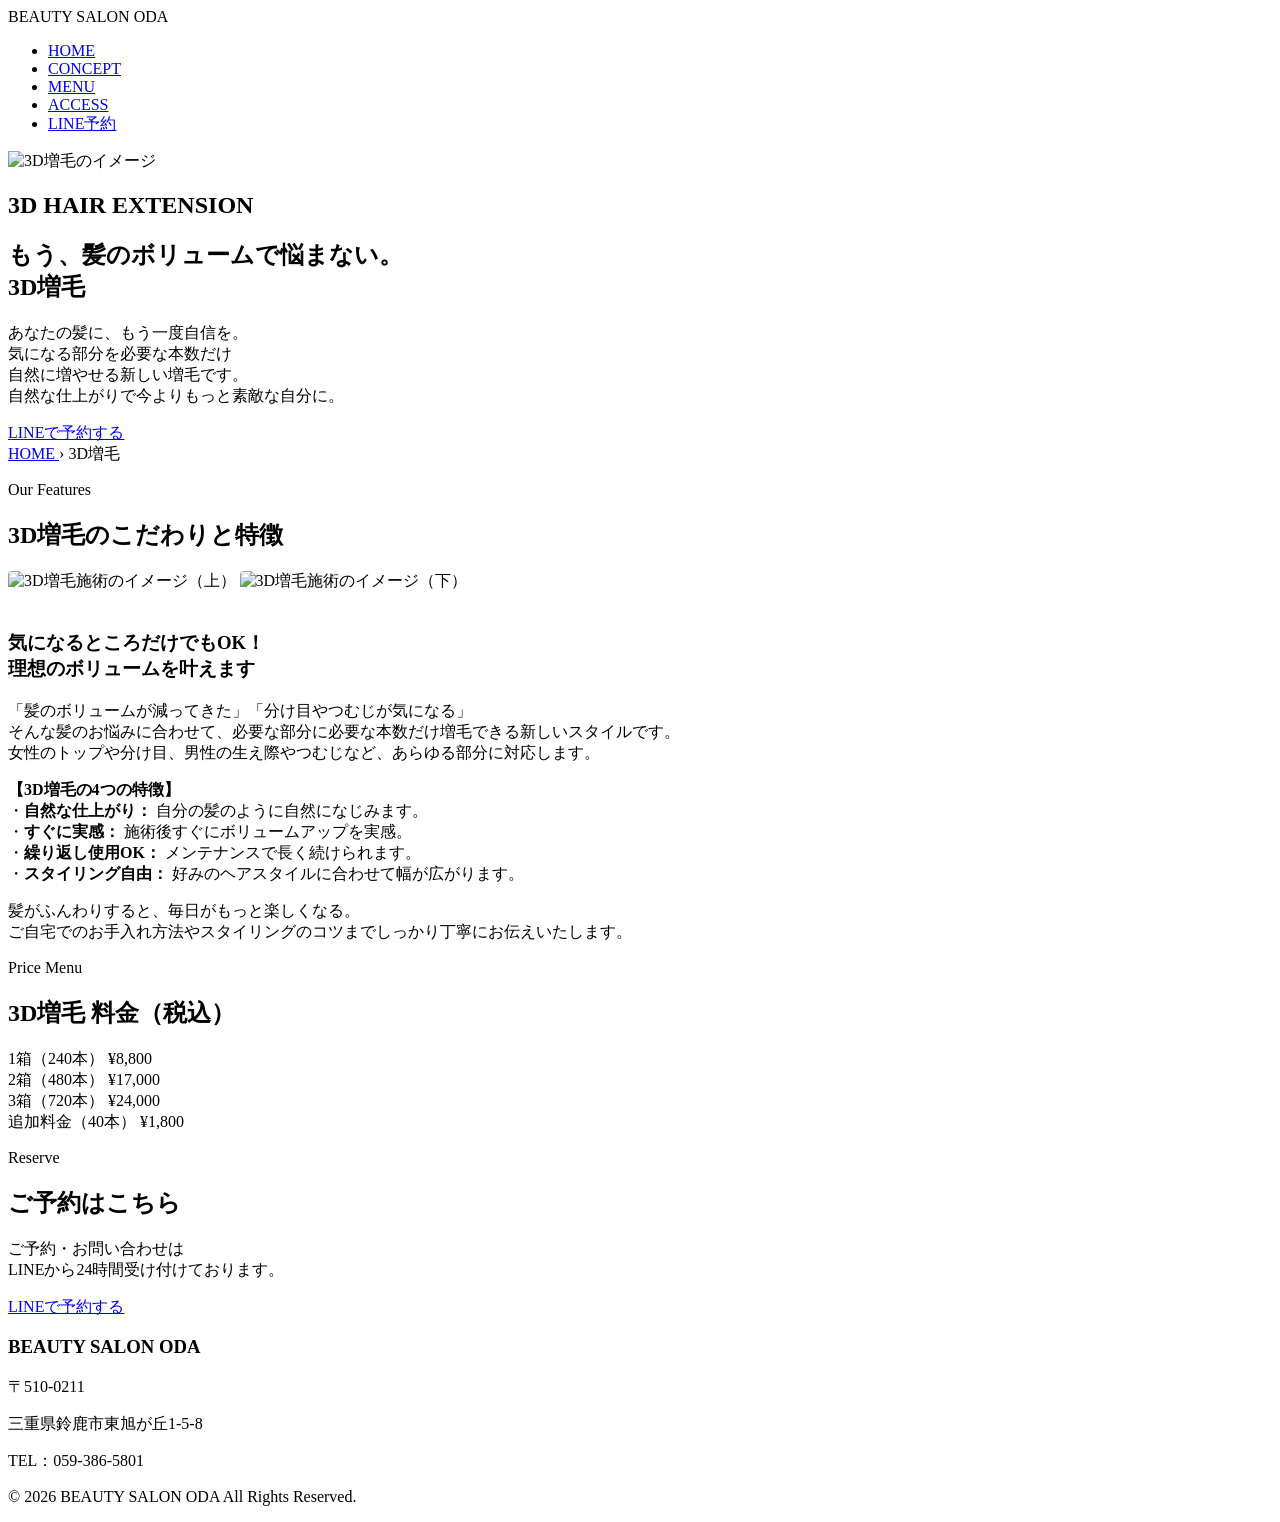
==== menu/3d-zoumou.html @ 52dd94e5 "Add files via upload" ====
<!DOCTYPE html>
<html lang="ja">

<head>

    <meta charset="UTF-8">

    <meta name="viewport" content="width=device-width, initial-scale=1.0">

    <meta name="description"
        content="鈴鹿市の美容室BEAUTY SALON ODAの3D増毛メニュー。分け目やつむじ、トップのボリュームのお悩みに。必要な本数だけ自然に増やせる新しい増毛技術です。">

    <title>3D増毛 | BEAUTY SALON ODA</title>

    <link rel="stylesheet" href="menu.css">
    <link rel="icon" href="images/favicon.png" type="image/png">

</head>


<body>


<!-- ===================================
Header
=================================== -->

<header>

    <div class="logo">

        BEAUTY SALON ODA

    </div>


    <nav>

        <ul>

            <li>
                <a href="../index.html">HOME</a>
            </li>

            <li>
                <a href="../index.html#concept">CONCEPT</a>
            </li>

            <li>
                <a href="../index.html#menu">MENU</a>
            </li>

            <li>
                <a href="https://maps.app.goo.gl/itdPUgMnaGrqR2Z59" target="_blank" rel="noopener noreferrer">ACCESS</a>
            </li>

            <li>
                <a href="https://lin.ee/UoAYWeLb">LINE予約</a>
            </li>

        </ul>

    </nav>

</header>



<!-- ===================================
Hero
=================================== -->

<section class="page-hero">

    <div class="hero-inner">


        <!-- 画像（インラインスタイルで女性の位置を右寄りに調整） -->

        <div class="hero-image">

            <img
                src="images/3d-zoumou.png"
                alt="3D増毛のイメージ"
                style="width: 100%; height: 100%; object-fit: cover; object-position: right center;">

        </div>


        <!-- テキスト -->

        <div class="hero-text">

            <h1>
                3D HAIR EXTENSION
            </h1>

            <h2>
                もう、髪のボリュームで悩まない。<br>
                3D増毛
            </h2>

            <p class="hero-description">

                あなたの髪に、もう一度自信を。<br>
                気になる部分を必要な本数だけ<br>
                自然に増やせる新しい増毛です。<br>
                自然な仕上がりで今よりもっと素敵な自分に。

            </p>


            <a href="https://lin.ee/UoAYWeLb" class="hero-btn">

                LINEで予約する

            </a>

        </div>


    </div>

</section>



<!-- ===================================
Breadcrumb
=================================== -->

<section class="breadcrumb">

    <div class="container">

        <a href="../index.html">
            HOME
        </a>

        <span>
            ›
        </span>

        <span>
            3D増毛
        </span>

    </div>

</section>



<!-- ===================================
Concept / Feature
=================================== -->

<section class="concept">

    <div class="container">


        <p class="section-en">
            Our Features
        </p>


        <h2>
            3D増毛のこだわりと特徴
        </h2>


        <div class="concept-grid">


            <!-- 左：上下の画像（インラインスタイルで上下に配置・余白調整） -->
            <div>

                <img
                    src="images/3d-zoumou-concept1.png"
                    alt="3D増毛施術のイメージ（上）"
                    style="width: 100%; height: auto; margin-bottom: 20px; border-radius: 4px;">

                <img
                    src="images/3d-zoumou-concept2.png"
                    alt="3D増毛施術のイメージ（下）"
                    style="width: 100%; height: auto; border-radius: 4px;">

            </div>


            <!-- 右：文章 -->

            <div class="concept-text">

                <h3>

                    気になるところだけでもOK！<br>
                    理想のボリュームを叶えます

                </h3>


                <p>

                    「髪のボリュームが減ってきた」「分け目やつむじが気になる」<br>
                    そんな髪のお悩みに合わせて、必要な部分に必要な本数だけ増毛できる新しいスタイルです。<br>
                    女性のトップや分け目、男性の生え際やつむじなど、あらゆる部分に対応します。

                </p>


                <p>

                    <strong>【3D増毛の4つの特徴】</strong><br>
                    ・<strong>自然な仕上がり：</strong> 自分の髪のように自然になじみます。<br>
                    ・<strong>すぐに実感：</strong> 施術後すぐにボリュームアップを実感。<br>
                    ・<strong>繰り返し使用OK：</strong> メンテナンスで長く続けられます。<br>
                    ・<strong>スタイリング自由：</strong> 好みのヘアスタイルに合わせて幅が広がります。

                </p>


                <p>

                    髪がふんわりすると、毎日がもっと楽しくなる。<br>
                    ご自宅でのお手入れ方法やスタイリングのコツまでしっかり丁寧にお伝えいたします。

                </p>

            </div>


        </div>

    </div>

</section>



<!-- ===================================
Price Menu
=================================== -->

<section class="price">

    <div class="container">


        <p class="section-en">
            Price Menu
        </p>


        <h2>
            3D増毛 料金（税込）
        </h2>



        <!-- 基本料金 -->

        <div class="price-list">


            <div class="price-item">

                <span>
                    1箱（240本）
                </span>

                <span>
                    ¥8,800
                </span>

            </div>


            <div class="price-item">

                <span>
                    2箱（480本）
                </span>

                <span>
                    ¥17,000
                </span>

            </div>


            <div class="price-item">

                <span>
                    3箱（720本）
                </span>

                <span>
                    ¥24,000
                </span>

            </div>


        </div>



        <!-- 追加料金 -->

        <div class="price-list">


            <div class="price-item">

                <span>
                    追加料金（40本）
                </span>

                <span>
                    ¥1,800
                </span>

            </div>


        </div>


    </div>

</section>



<!-- ===================================
Reserve
=================================== -->

<section class="reserve">

    <div class="container">


        <p class="section-en">
            Reserve
        </p>


        <h2>
            ご予約はこちら
        </h2>


        <p class="reserve-text">

            ご予約・お問い合わせは<br>
            LINEから24時間受け付けております。

        </p>


        <a href="https://lin.ee/UoAYWeLb" class="reserve-btn">

            LINEで予約する

        </a>


    </div>

</section>



<!-- ===================================
Footer
=================================== -->

<footer>

    <div class="footer-inner">


        <h3>
            BEAUTY SALON ODA
        </h3>


        <p>
            〒510-0211
        </p>


        <p>
            三重県鈴鹿市東旭が丘1-5-8
        </p>


        <p>
            TEL：059-386-5801
        </p>


        <p class="copyright">

            © 2026 BEAUTY SALON ODA All Rights Reserved.

        </p>


    </div>

</footer>



<!-- ===================================
Header Scroll
=================================== -->

<script>

window.addEventListener("scroll", function(){

    const header = document.querySelector("header");

    if(window.scrollY > 80){

        header.classList.add("scrolled");

    }else{

        header.classList.remove("scrolled");

    }

});

</script>


</body>

</html>
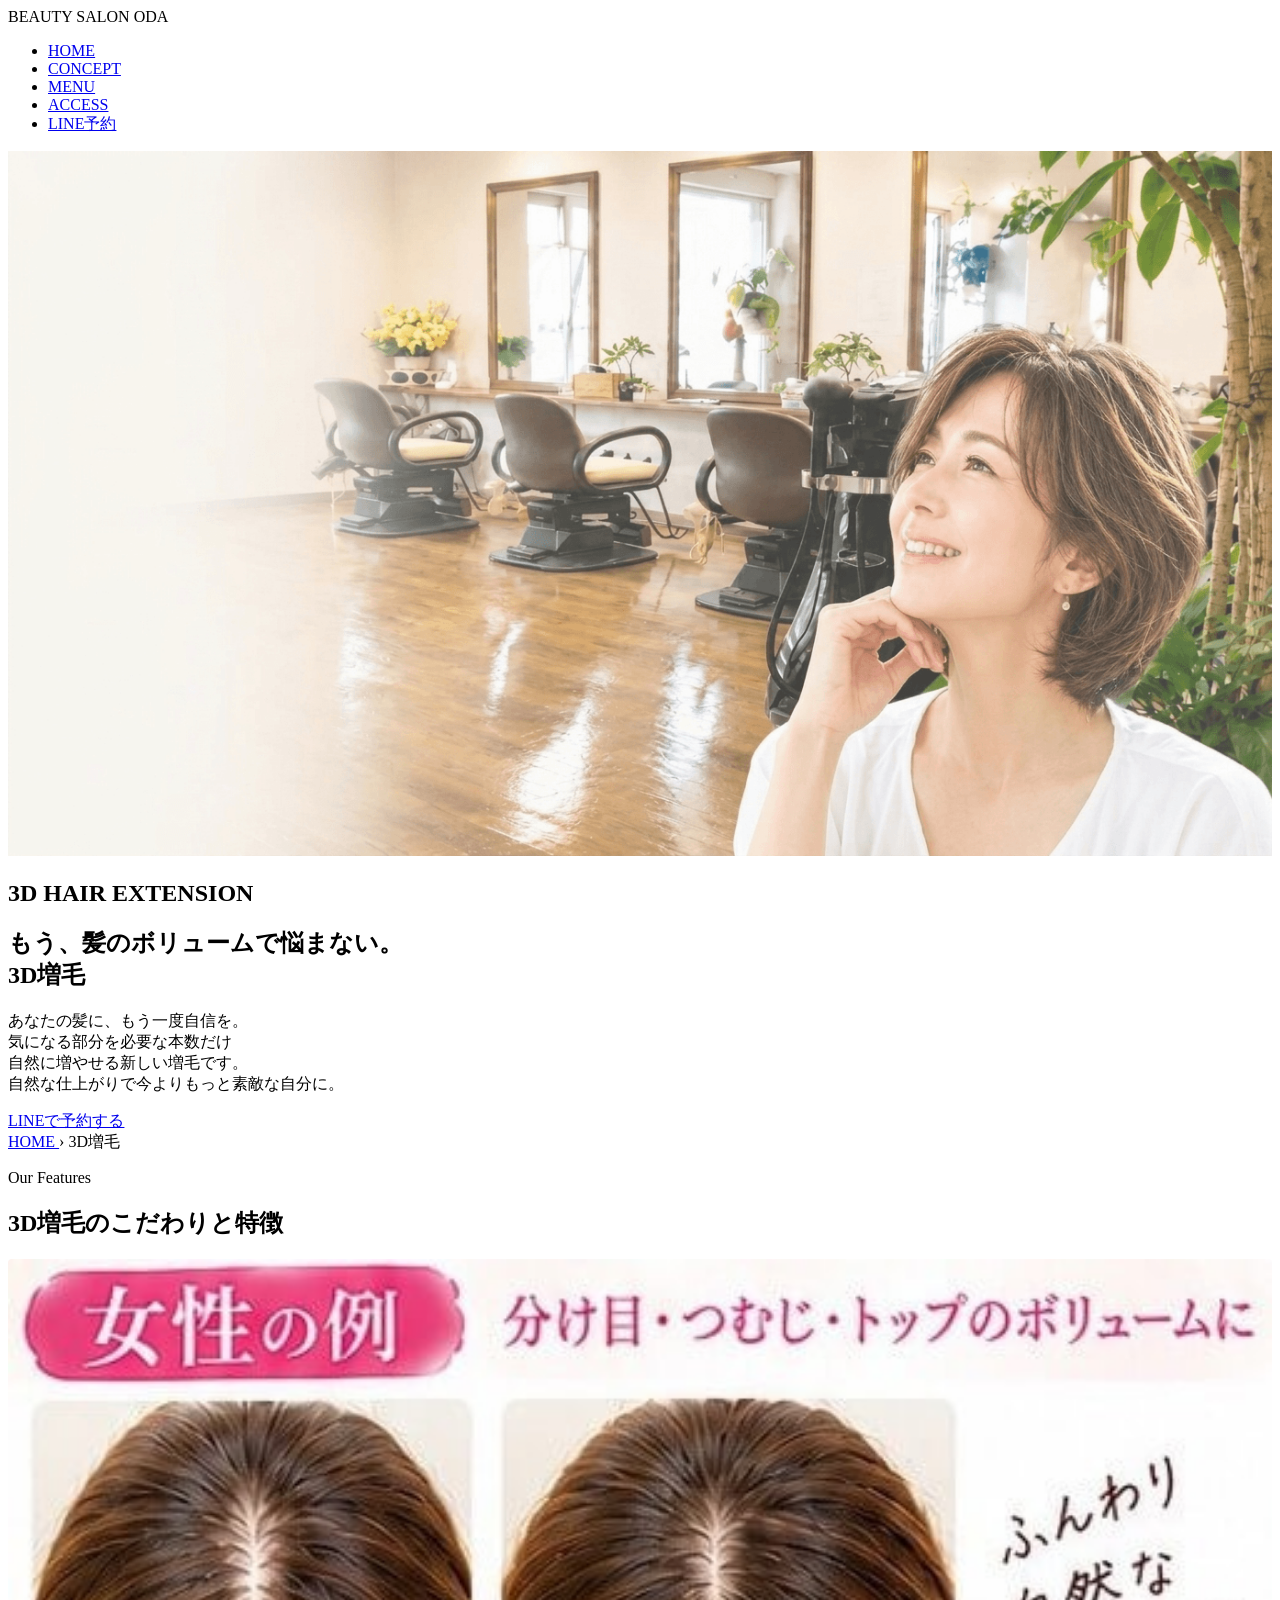
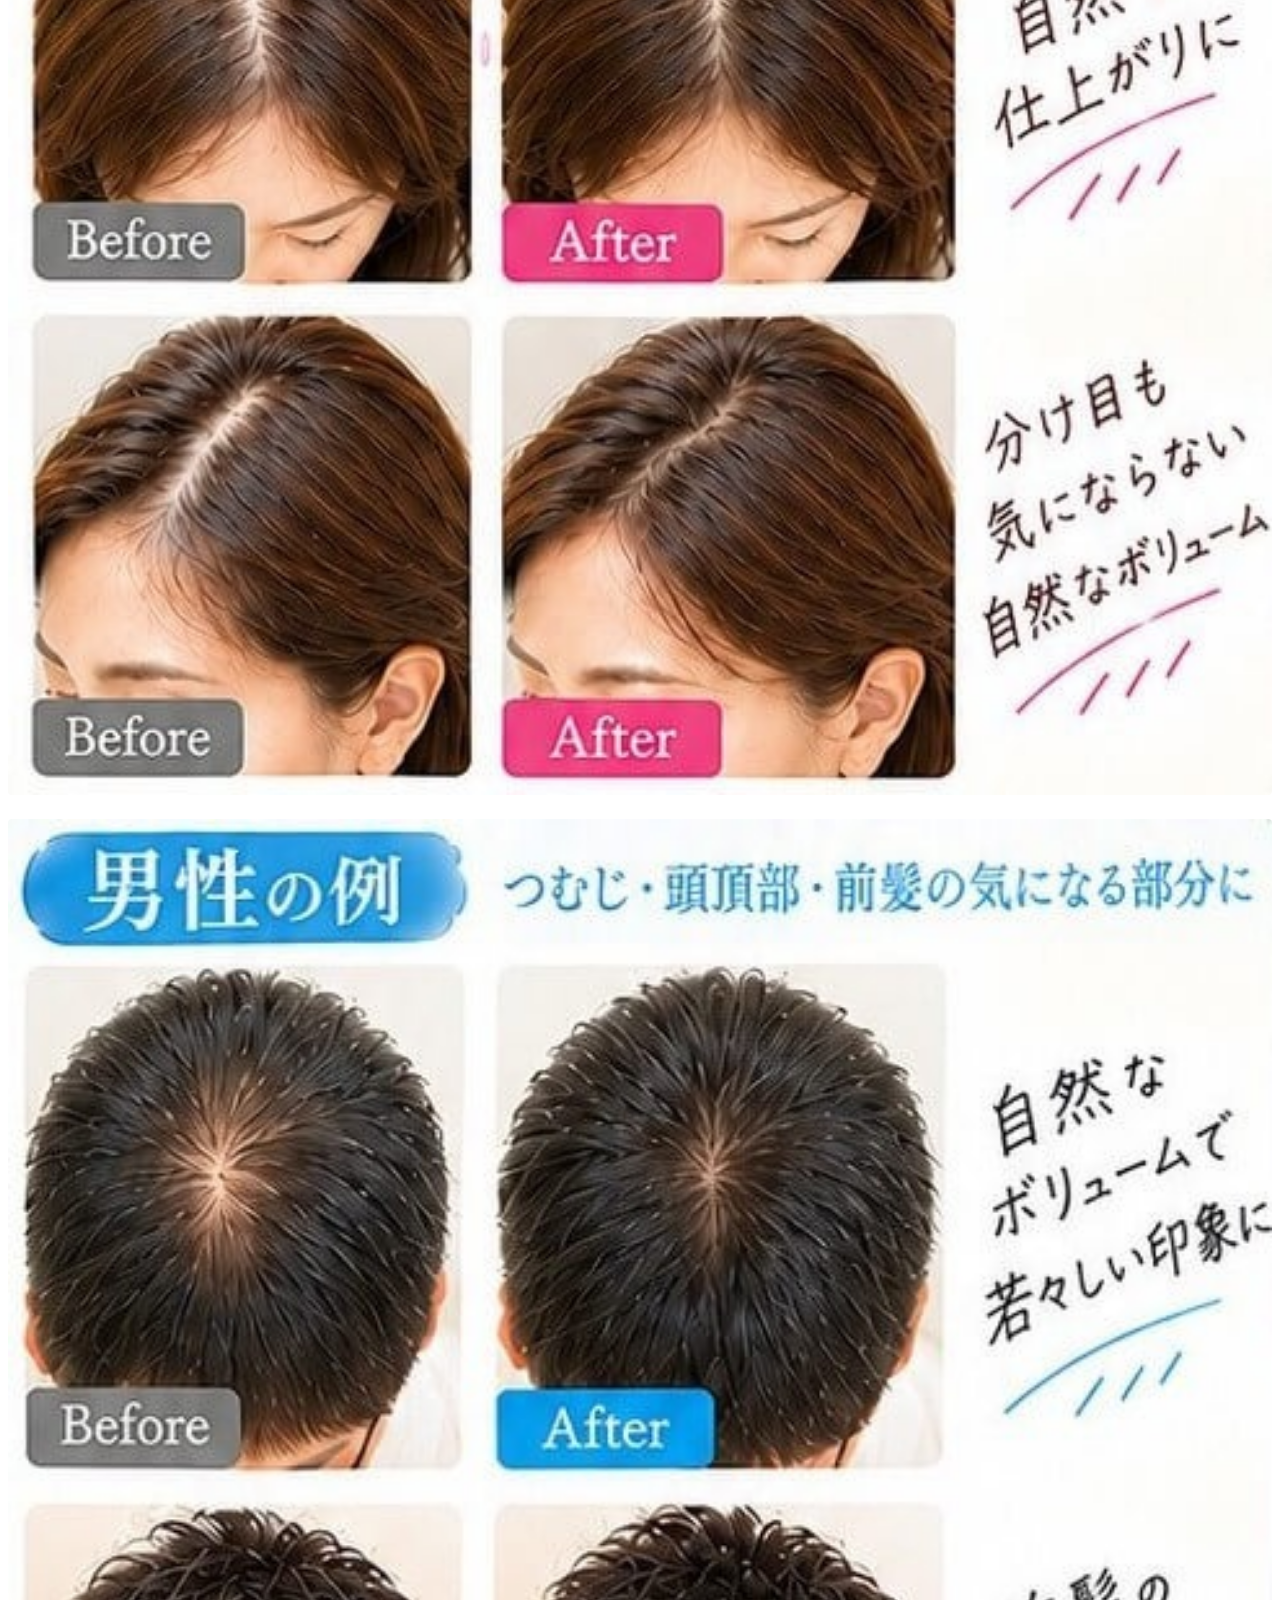
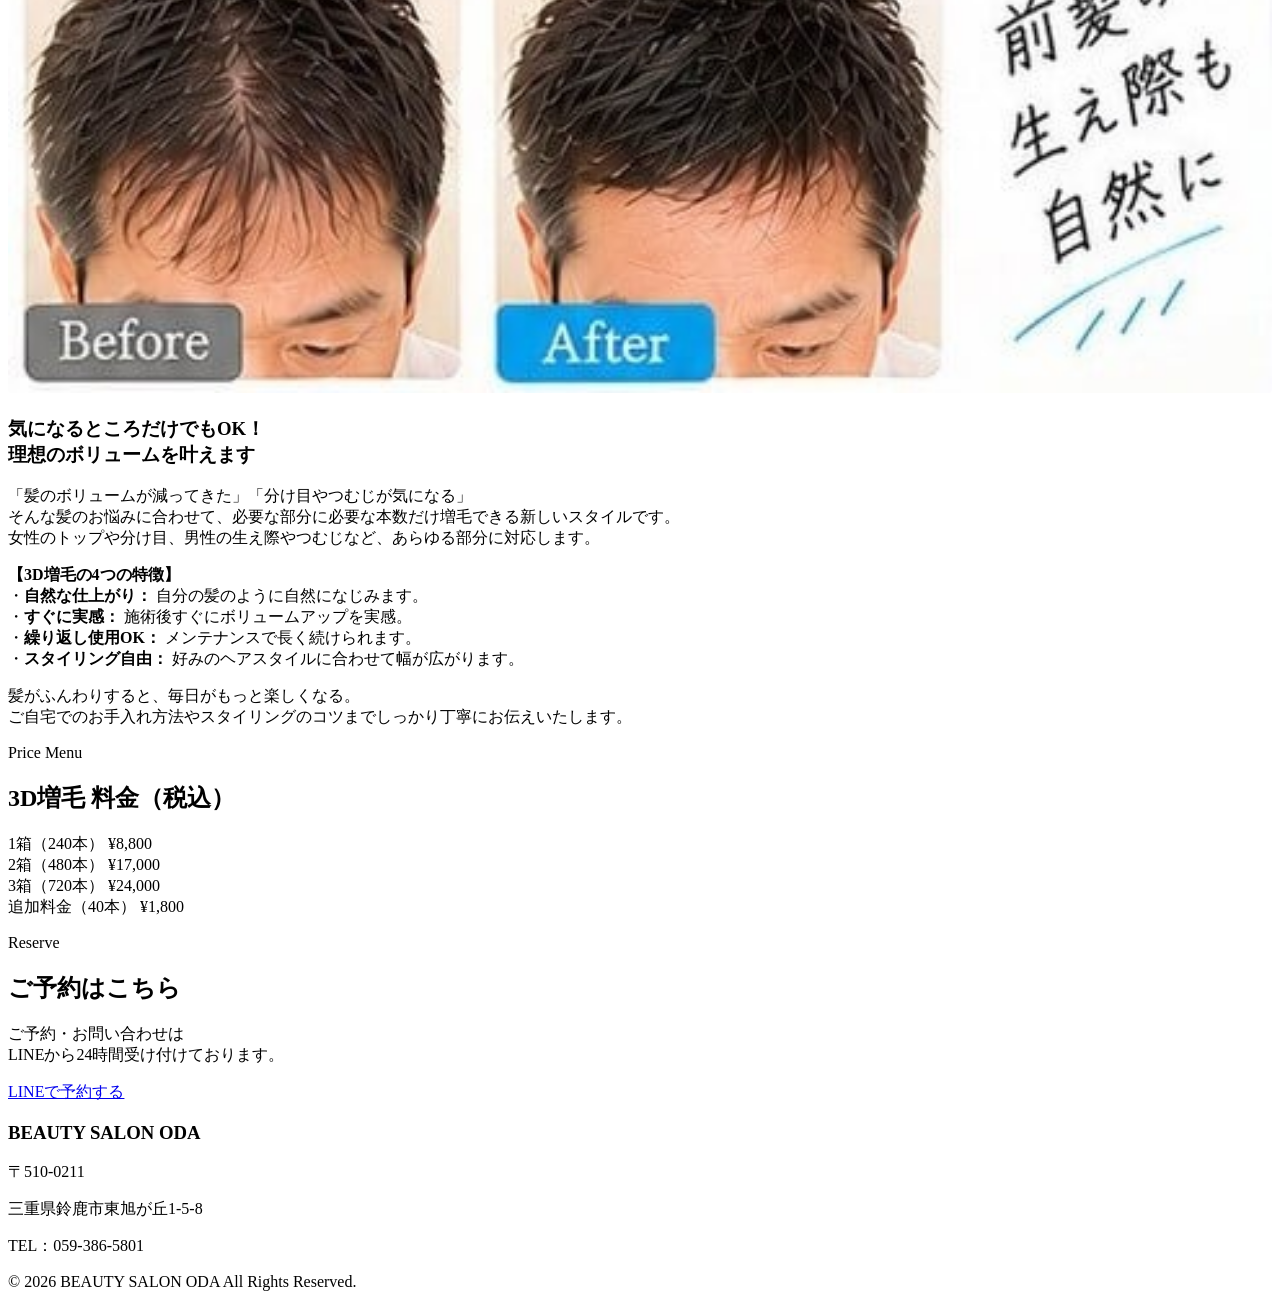
==== commit bca94124: "Update 3d-zoumou.html" ====
--- a/menu/3d-zoumou.html
+++ b/menu/3d-zoumou.html
@@ -80,7 +80,7 @@
         <div class="hero-image">
 
             <img
-                src="images/3d-zoumou.png"
+                src="images/3d-zoumou.png?v=2"
                 alt="3D増毛のイメージ"
                 style="width: 100%; height: 100%; object-fit: cover; object-position: right center;">
 
@@ -443,4 +443,4 @@
 
 </body>
 
-</html>+</html>
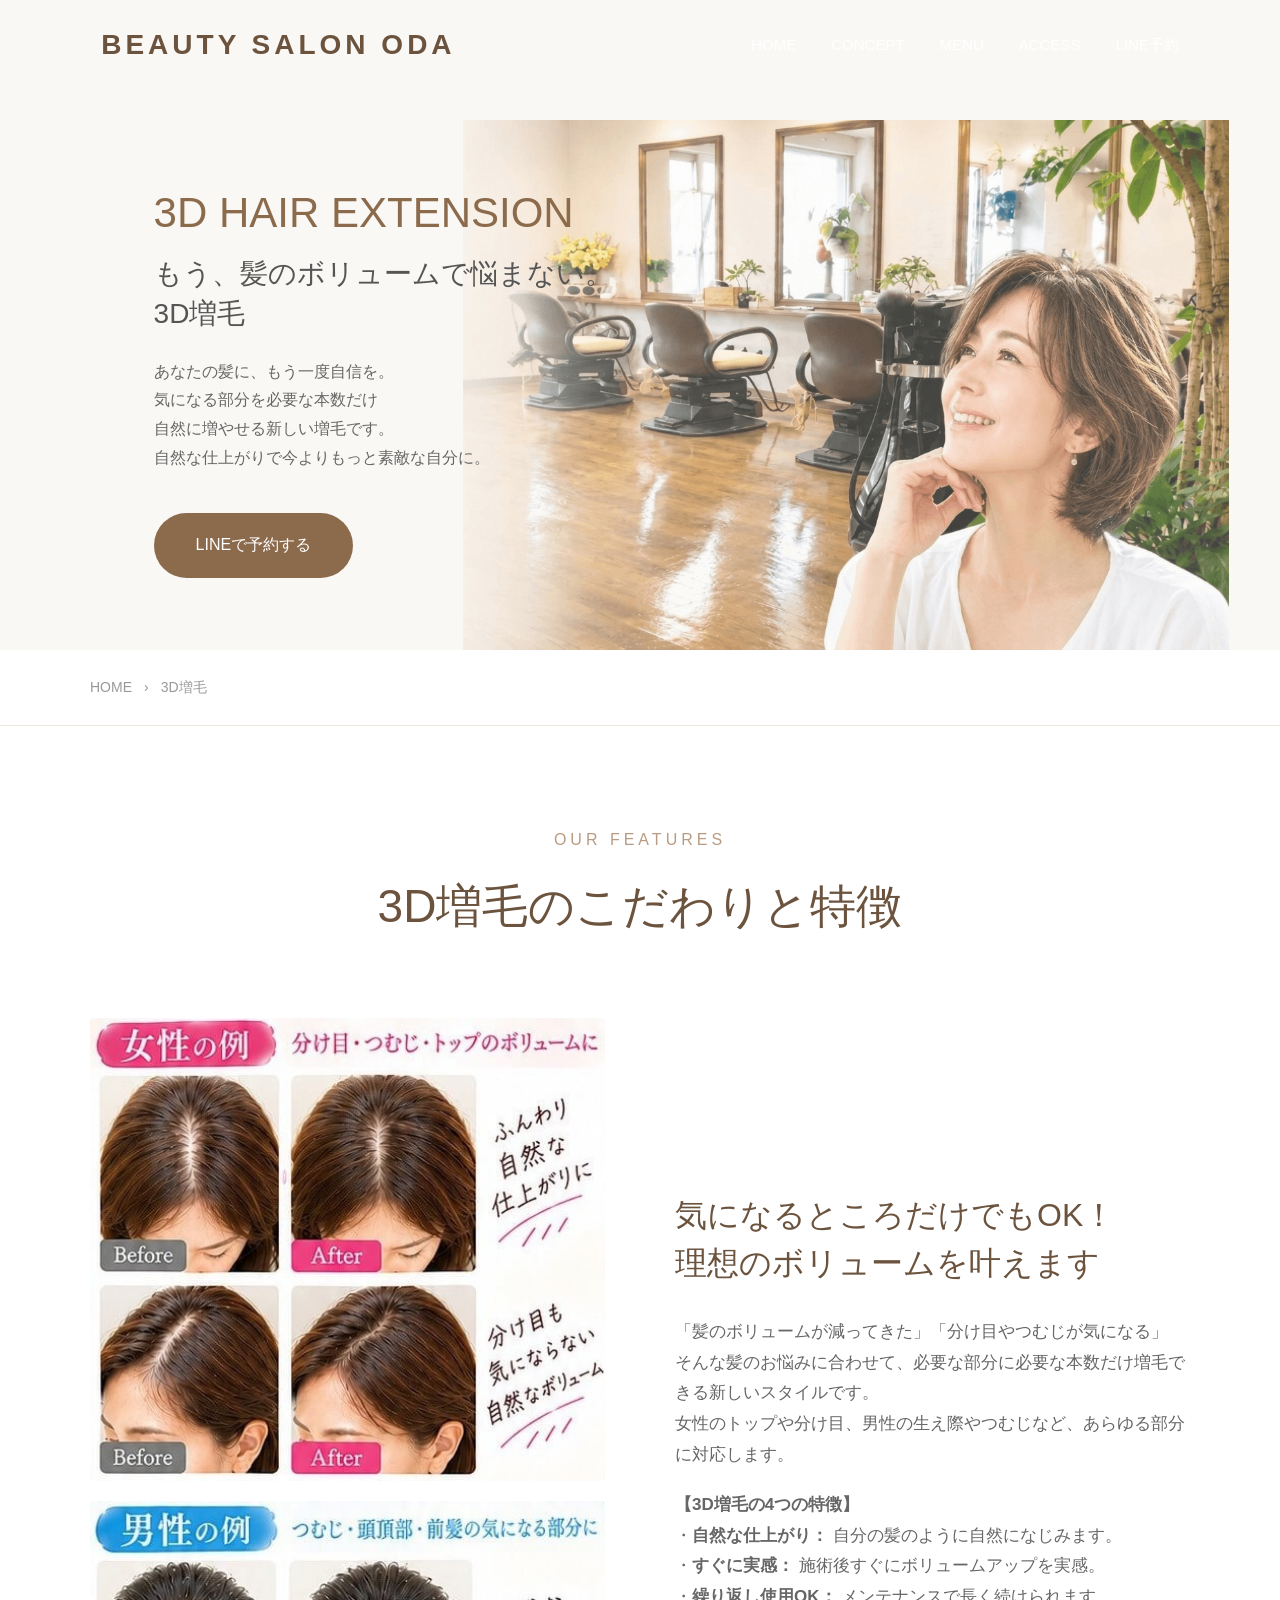
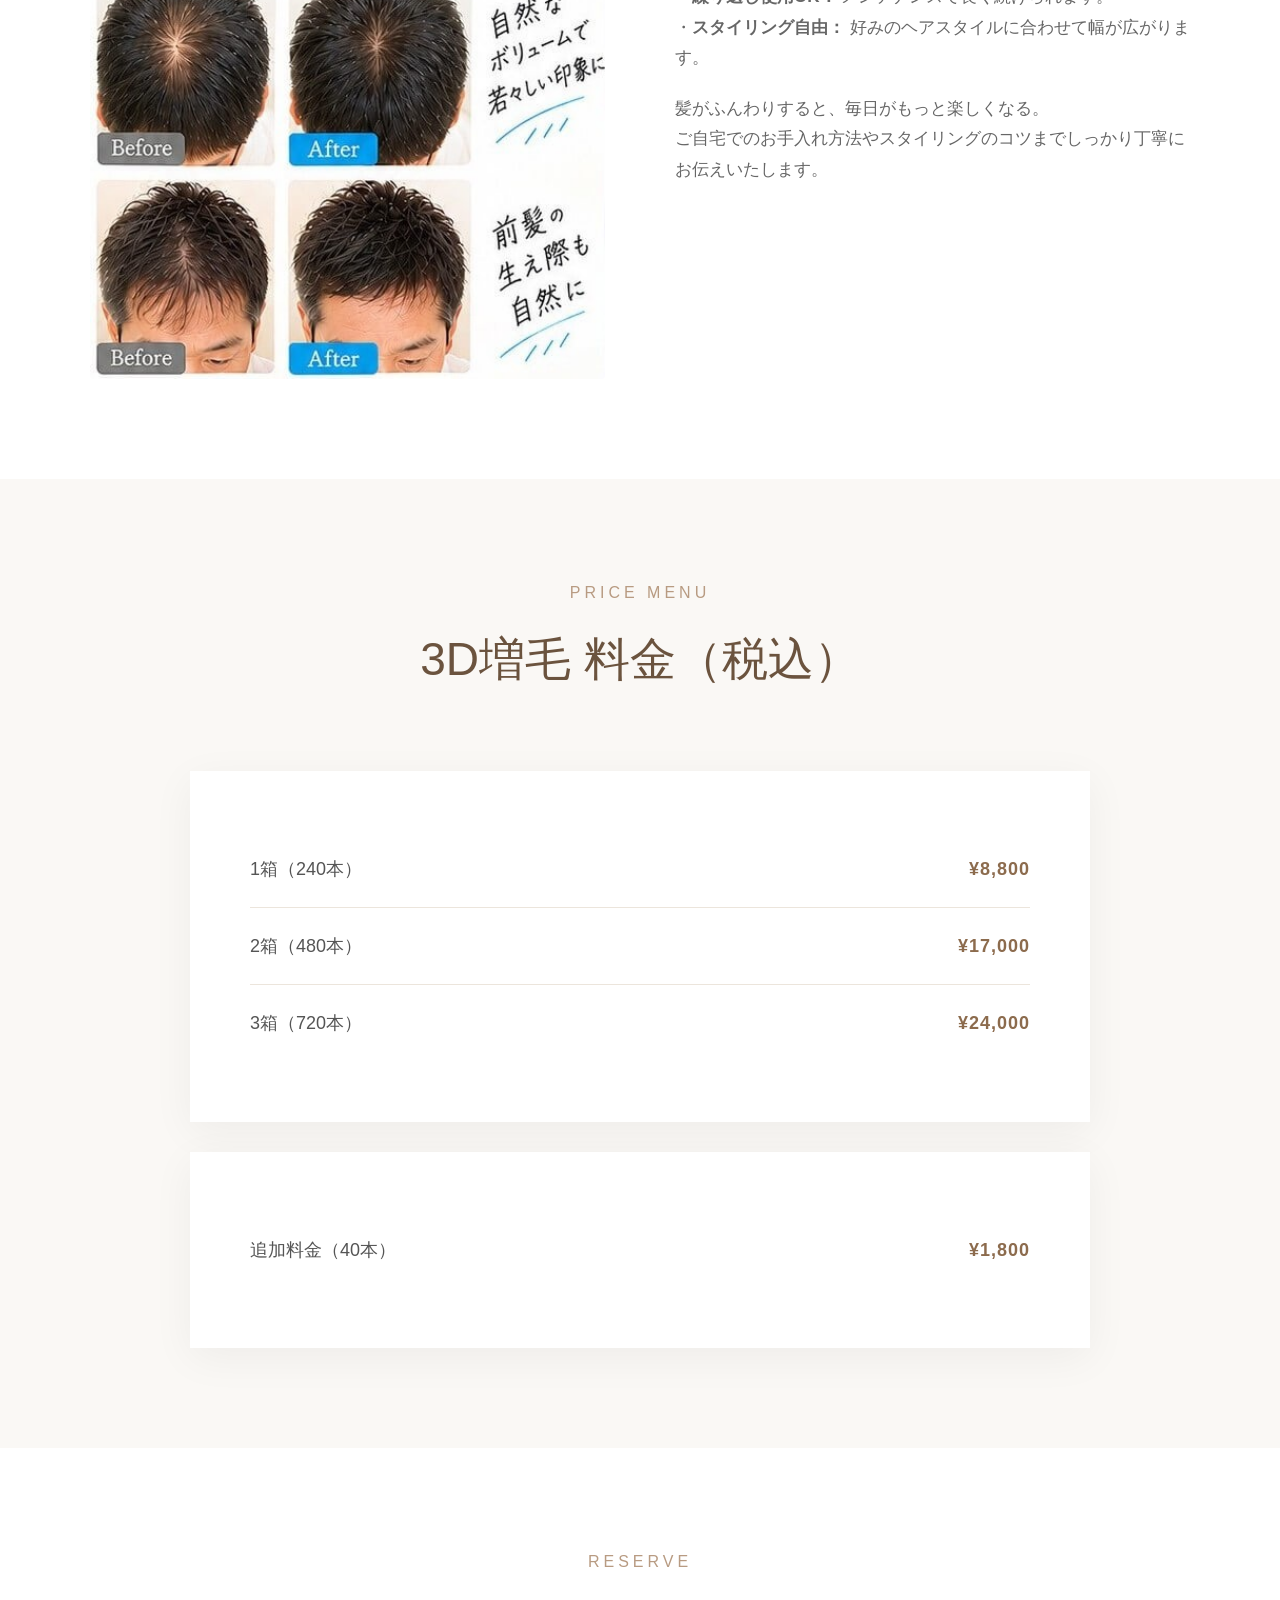
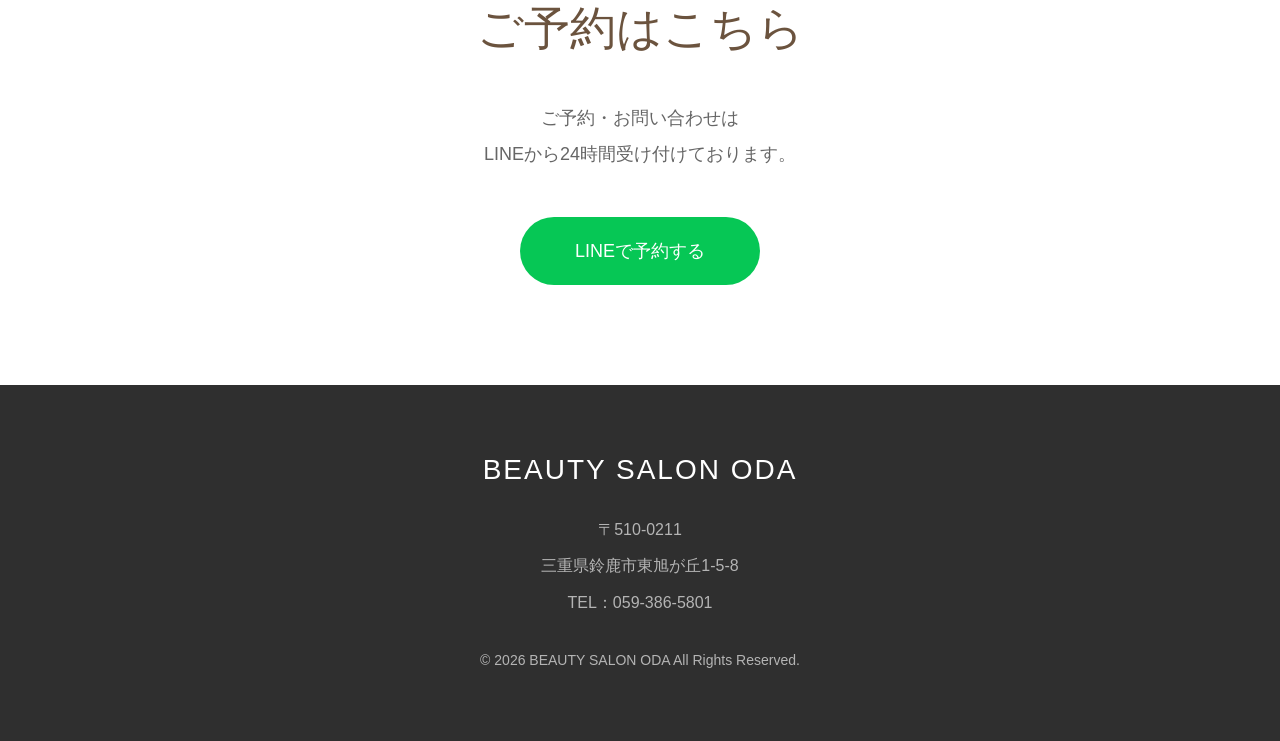
==== commit c2f3be17: "Add files via upload" ====
--- a/menu/3d-zoumou.html
+++ b/menu/3d-zoumou.html
@@ -80,7 +80,7 @@
         <div class="hero-image">
 
             <img
-                src="images/3d-zoumou.png?v=2"
+                src="images/3d-zoumou.png"
                 alt="3D増毛のイメージ"
                 style="width: 100%; height: 100%; object-fit: cover; object-position: right center;">
 
@@ -443,4 +443,4 @@
 
 </body>
 
-</html>
+</html>
--- a/menu/menu.css
+++ b/menu/menu.css
@@ -0,0 +1,666 @@
+/* ===================================
+Reset
+=================================== */
+
+* {
+    margin: 0;
+    padding: 0;
+    box-sizing: border-box;
+}
+
+html {
+    scroll-behavior: smooth;
+}
+
+body {
+    font-family:
+        "Yu Gothic",
+        "Hiragino Kaku Gothic ProN",
+        sans-serif;
+
+    color: #555;
+    background: #ffffff;
+    line-height: 1.8;
+}
+
+img {
+    display: block;
+    width: 100%;
+}
+
+a {
+    text-decoration: none;
+    color: inherit;
+}
+
+ul {
+    list-style: none;
+}
+
+
+/* ===================================
+Container
+=================================== */
+
+.container {
+    width: 1100px;
+    max-width: 90%;
+    margin: auto;
+    padding: 100px 0;
+}
+
+
+/* ===================================
+Header
+=================================== */
+
+header {
+    position: fixed;
+    top: 0;
+    left: 50%;
+    transform: translateX(-50%);
+    width: min(92%, 1300px);
+
+    display: flex;
+    justify-content: space-between;
+    align-items: center;
+
+    padding: 20px 50px;
+    background: transparent;
+    transition: .35s;
+    z-index: 999;
+}
+
+header.scrolled {
+    background: rgba(255, 255, 255, .95);
+    backdrop-filter: blur(10px);
+    -webkit-backdrop-filter: blur(10px);
+    box-shadow: 0 5px 20px rgba(0, 0, 0, .08);
+    padding: 16px 50px;
+}
+
+.logo {
+    font-size: 28px;
+    font-weight: 700;
+    letter-spacing: 4px;
+    color: #6b533e;
+}
+
+header.scrolled .logo {
+    font-size: 32px;
+    font-weight: 700;
+    letter-spacing: 4px;
+    color: #6b533e;
+    transition: .3s;
+}
+
+nav ul {
+    display: flex;
+    align-items: center;
+    gap: 35px;
+}
+
+nav a {
+    color: #ffffff;
+    font-size: 15px;
+    transition: .3s;
+}
+
+header.scrolled nav a {
+    color: #555;
+}
+
+nav a:hover {
+    color: #b68b63;
+}
+
+
+/* ===================================
+Hero
+=================================== */
+
+.page-hero {
+    position: relative;
+    padding-top: 120px;
+    background: #faf8f5;
+    width: 100%;
+    min-height: 650px;
+    overflow: hidden;
+}
+
+
+/* ===================================
+Hero Inner
+=================================== */
+
+.hero-inner {
+    position: relative;
+    width: min(92%, 1300px);
+    margin: 0 auto;
+    min-height: 530px;
+    display: flex;
+    align-items: center;
+    z-index: 2;
+    padding-left: 8%;
+}
+
+.hero-text {
+    position: relative;
+    left: 0;
+    max-width: 580px;
+    z-index: 3;
+}
+
+.hero-text h1 {
+    font-size: 42px;
+    font-weight: 300;
+    color: #8c6b4d;
+    line-height: 1;
+    margin-bottom: 20px;
+}
+
+.hero-sub {
+    color: #b89b82;
+    letter-spacing: 4px;
+    margin-bottom: 15px;
+}
+
+.hero-text h2 {
+    font-size: 28px;
+    font-weight: 300;
+    margin-bottom: 25px;
+    line-height: 1.4;
+}
+
+.hero-description {
+    font-size: 16px;
+    color: #666;
+    margin-bottom: 40px;
+}
+
+.hero-btn {
+    display: inline-block;
+    padding: 18px 42px;
+    background: #8c6b4d;
+    color: #fff;
+    border-radius: 50px;
+    transition: .3s;
+}
+
+.hero-btn:hover {
+    background: #6e5847;
+}
+
+
+/* ===================================
+Hero Image
+=================================== */
+
+.hero-image {
+    position: absolute;
+    top: 0;
+    right: 0;
+    width: 65%;
+    height: 100%;
+    z-index: 1;
+}
+
+.hero-image img {
+    width: 100%;
+    height: 100%;
+    object-fit: cover;
+    object-position: right center;
+}
+
+
+/* ===================================
+Breadcrumb
+=================================== */
+
+.breadcrumb {
+    padding: 25px 0;
+    background: #ffffff;
+    border-bottom: 1px solid #ece5dc;
+}
+
+.breadcrumb .container {
+    padding: 0;
+    display: flex;
+    gap: 12px;
+    font-size: 14px;
+    color: #999;
+}
+
+.breadcrumb a:hover {
+    color: #8c6b4d;
+}
+
+
+/* ===================================
+Concept
+=================================== */
+
+.concept {
+    padding: 0;
+}
+
+.section-en {
+    text-align: center;
+    color: #b89b82;
+    letter-spacing: 4px;
+    margin-bottom: 10px;
+    text-transform: uppercase;
+}
+
+.concept h2 {
+    text-align: center;
+    font-size: 46px;
+    font-weight: 300;
+    color: #6b533e;
+    margin-bottom: 70px;
+}
+
+.concept-grid {
+    display: grid;
+    grid-template-columns: 1fr 1fr;
+    gap: 70px;
+    align-items: center;
+}
+
+.concept-grid img {
+    height: 500px;
+    object-fit: cover;
+}
+
+.concept-text h3 {
+    font-size: 32px;
+    font-weight: 300;
+    color: #6b533e;
+    margin-bottom: 30px;
+    line-height: 1.5;
+}
+
+.concept-text p {
+    margin-bottom: 20px;
+    color: #666;
+    font-size: 17px;
+}
+
+
+/* ===================================
+Price Menu
+=================================== */
+
+.price {
+    background: #faf8f5;
+}
+
+.price h2 {
+    text-align: center;
+    font-size: 46px;
+    font-weight: 300;
+    color: #6b533e;
+    margin-bottom: 70px;
+}
+
+.price-list {
+    width: min(100%, 900px);
+    margin: 0 auto;
+    background: #ffffff;
+    padding: 60px;
+    box-shadow: 0 10px 40px rgba(0, 0, 0, .05);
+}
+
+.price-list + .price-list {
+    margin-top: 30px;
+}
+
+.price-item {
+    display: flex;
+    justify-content: space-between;
+    align-items: center;
+    padding: 22px 0;
+    border-bottom: 1px solid #ece5dc;
+    font-size: 18px;
+}
+
+.price-item:last-child {
+    border-bottom: none;
+}
+
+.price-item span:first-child {
+    color: #555;
+}
+
+.price-item span:last-child {
+    color: #8c6b4d;
+    font-weight: bold;
+    letter-spacing: 1px;
+}
+
+
+/* ===================================
+Reserve
+=================================== */
+
+.reserve {
+    text-align: center;
+}
+
+.reserve h2 {
+    font-size: 46px;
+    font-weight: 300;
+    color: #6b533e;
+    margin-bottom: 30px;
+}
+
+.reserve-text {
+    font-size: 18px;
+    color: #666;
+    margin-bottom: 45px;
+    line-height: 2;
+}
+
+.reserve-btn {
+    display: inline-block;
+    padding: 18px 55px;
+    background: #06C755;
+    color: #ffffff;
+    border-radius: 50px;
+    font-size: 18px;
+    transition: .3s;
+}
+
+.reserve-btn:hover {
+    background: #05b24d;
+    transform: translateY(-3px);
+}
+
+
+/* ===================================
+Footer
+=================================== */
+
+footer {
+    background: #2f2f2f;
+    color: #ffffff;
+}
+
+.footer-inner {
+    width: 1100px;
+    max-width: 90%;
+    margin: auto;
+    padding: 60px 0;
+    text-align: center;
+}
+
+.footer-inner h3 {
+    font-size: 28px;
+    margin-bottom: 20px;
+    font-weight: 300;
+    letter-spacing: 2px;
+}
+
+.footer-inner p {
+    margin-bottom: 8px;
+    color: #cccccc;
+    opacity: .85;
+}
+
+.copyright {
+    margin-top: 30px;
+    font-size: 14px;
+    color: #999999;
+}
+
+
+/* ===================================
+Responsive (タブレット向け: 900px以下)
+=================================== */
+
+@media (max-width: 900px) {
+
+    header {
+        top: 0;
+        width: 100%;
+        padding: 15px 20px;
+        flex-direction: column;
+        background: rgba(255, 255, 255, .95);
+    }
+
+    header.scrolled {
+        padding: 12px 20px;
+    }
+
+    .logo {
+        font-size: 26px;
+    }
+
+    nav {
+        margin-top: 15px;
+        width: 100%;
+    }
+
+    nav ul {
+        justify-content: center;
+        flex-wrap: wrap;
+        gap: 15px;
+    }
+
+    nav a {
+        color: #555;
+        font-size: 14px;
+    }
+
+    .page-hero {
+        padding-top: 140px;
+        min-height: auto;
+    }
+
+    .hero-inner {
+        flex-direction: column;
+        padding-left: 0;
+        min-height: auto;
+    }
+
+    .hero-image {
+        position: relative;
+        width: 100%;
+        height: 300px;
+        margin-bottom: 30px;
+    }
+
+    .hero-text {
+        max-width: 100%;
+        text-align: center;
+        padding: 0 20px;
+    }
+
+    .hero-text h1 {
+        font-size: 60px;
+    }
+
+    .hero-text h2 {
+        font-size: 28px;
+    }
+
+    .container {
+        padding: 70px 0;
+    }
+
+    .concept-grid {
+        grid-template-columns: 1fr;
+        gap: 40px;
+    }
+
+    .concept-grid img {
+        height: 320px;
+    }
+
+    .price-list {
+        padding: 30px;
+    }
+
+    .price-item {
+        font-size: 16px;
+    }
+
+    .footer-inner {
+        padding: 50px 20px;
+    }
+
+    .footer-inner h3 {
+        font-family: "Cormorant Garamond", serif;
+    }
+}
+
+
+/* ===========================
+   Responsive (スマートフォン向け: 600px以下のみ適用)
+=========================== */
+
+@media (max-width: 600px) {
+
+  /* --- ヘッダー・ロゴの修正 --- */
+  header {
+    position: relative;
+    transform: none;
+    left: 0;
+    padding: 15px 10px;
+  }
+
+  /* ロゴ：フォントサイズはそのままで行間を詰める */
+  .logo {
+    font-size: 22px;
+    line-height: 1.1;       /* 改行時の上下間隔を狭く */
+    letter-spacing: 1px;    /* 横幅に収まりやすくするため文字間を調整 */
+    word-break: keep-all;   /* 単語の途中での改行を防止 */
+  }
+
+  nav ul {
+    gap: 10px 15px;
+  }
+
+  nav a {
+    font-size: 13px;
+  }
+
+  /* --- ヒーローエリア（トップ画像とテキストを縦並びにする） --- */
+  .hero {
+    position: static;
+    height: auto;
+    min-height: auto;
+    margin-top: 0;
+    display: flex;
+    flex-direction: column; /* 画像の下にテキストを配置 */
+  }
+
+  .hero-image {
+    position: static;
+    width: 100%;
+    height: 250px; /* スマホでの画像の高さ */
+    object-fit: cover;
+    animation: none; /* スマホではズームアニメーションを停止 */
+  }
+
+  .hero-text {
+    position: static;
+    transform: none;
+    left: auto;
+    top: auto;
+    padding: 30px 20px 20px;
+    text-align: center;
+    max-width: 100%;
+  }
+    
+/* --- 個別メニューページのヒーローエリアの空白を解消 --- */
+  .page-hero {
+    padding-top: 15px;      /* 上部の余白をスッキリさせる */
+    min-height: auto;       */ PC用の無駄な高さをリセット */
+  }
+
+  .hero-inner {
+    min-height: auto;       /* 内側の最小高さをリセット */
+    padding-left: 0;        /* 左右の不自然なズレを解消 */
+    flex-direction: column;
+  }
+
+  .hero-image {
+    position: relative;     /* absolute固定を解除して通常の流れに配置 */
+    width: 100%;
+    height: 260px;          /* スマホでの画像の高さを適切に調整 */
+    right: auto;
+    top: auto;
+  }
+
+  .hero-image img {
+    height: 100%;
+    object-fit: cover;
+  }
+    
+ .hero-text h1 {
+    font-size: 32px; /* 見た目に応じて 18px〜26px 程度に調整してください */
+    line-height: 1.4;
+    margin-bottom: 15px;
+    color: #8c6b4d;
+  }
+
+  .hero-text h2 {
+    font-size: 22px;
+    line-height: 1.4;
+    margin-bottom: 15px;
+  }
+
+  .hero-description {
+    font-size: 14px;
+    line-height: 1.6;
+    margin-bottom: 25px;
+    color: #666;
+  }
+
+  .hero p {
+    font-size: 14px;
+    line-height: 1.6;
+    margin-bottom: 25px;
+    color: #666;
+  }
+
+  .container h2 {
+    font-size: 24px;
+    line-height: 1.4;
+    margin-bottom: 15px;
+  }
+
+  .concept-text h3 {
+    font-size: 24px;
+    line-height: 1.4;
+    margin-bottom: 15px;
+  }
+
+  /* --- その他のパーツ --- */
+  .btn, .reserve-btn {
+    padding: 12px 30px;
+    font-size: 15px;
+  }
+
+  .menu-grid {
+    grid-template-columns: 1fr;
+  }
+
+  .menu-box {
+    padding: 25px 20px;
+    min-height: auto;
+  }
+
+  .menu-box h3 {
+    font-size: 20px;
+  }
+
+  .footer-inner {
+    padding: 40px 15px;
+  }
+
+  .footer-inner h3 {
+    font-size: 22px;
+  }
+}
